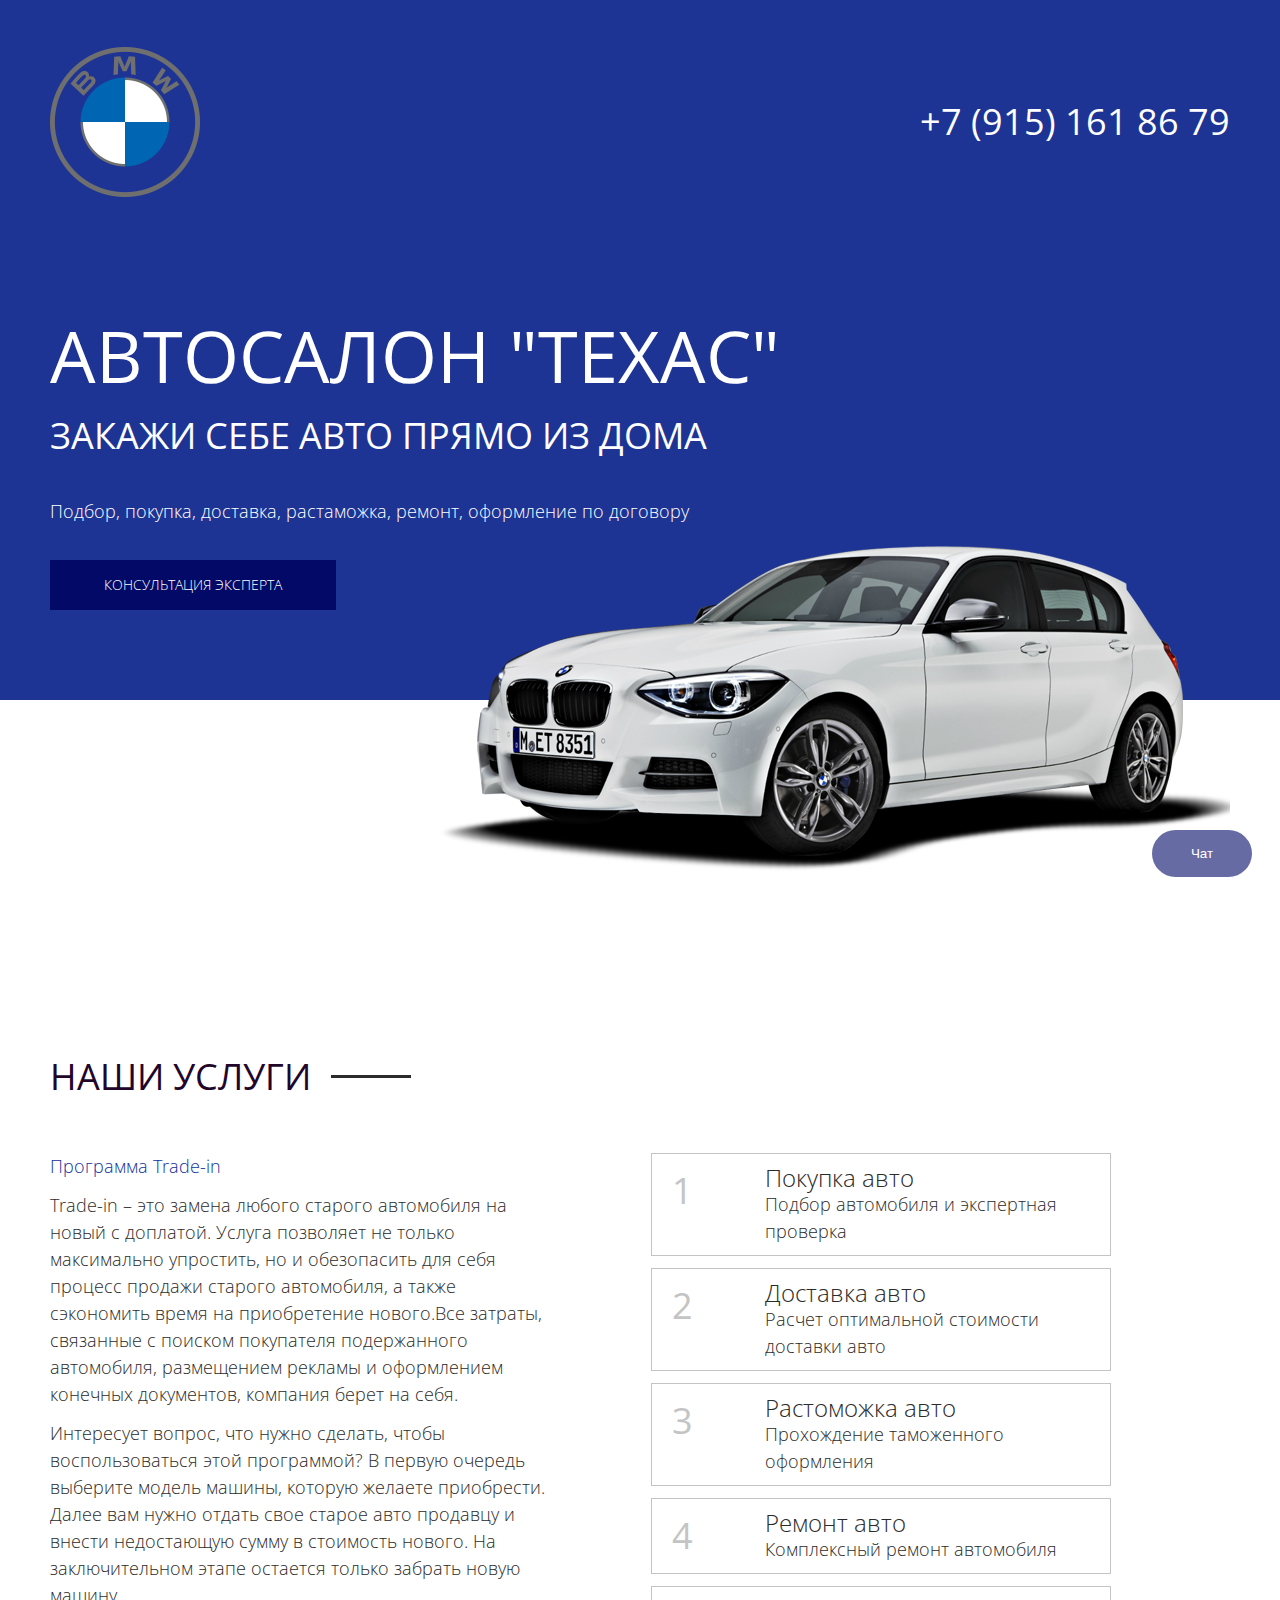
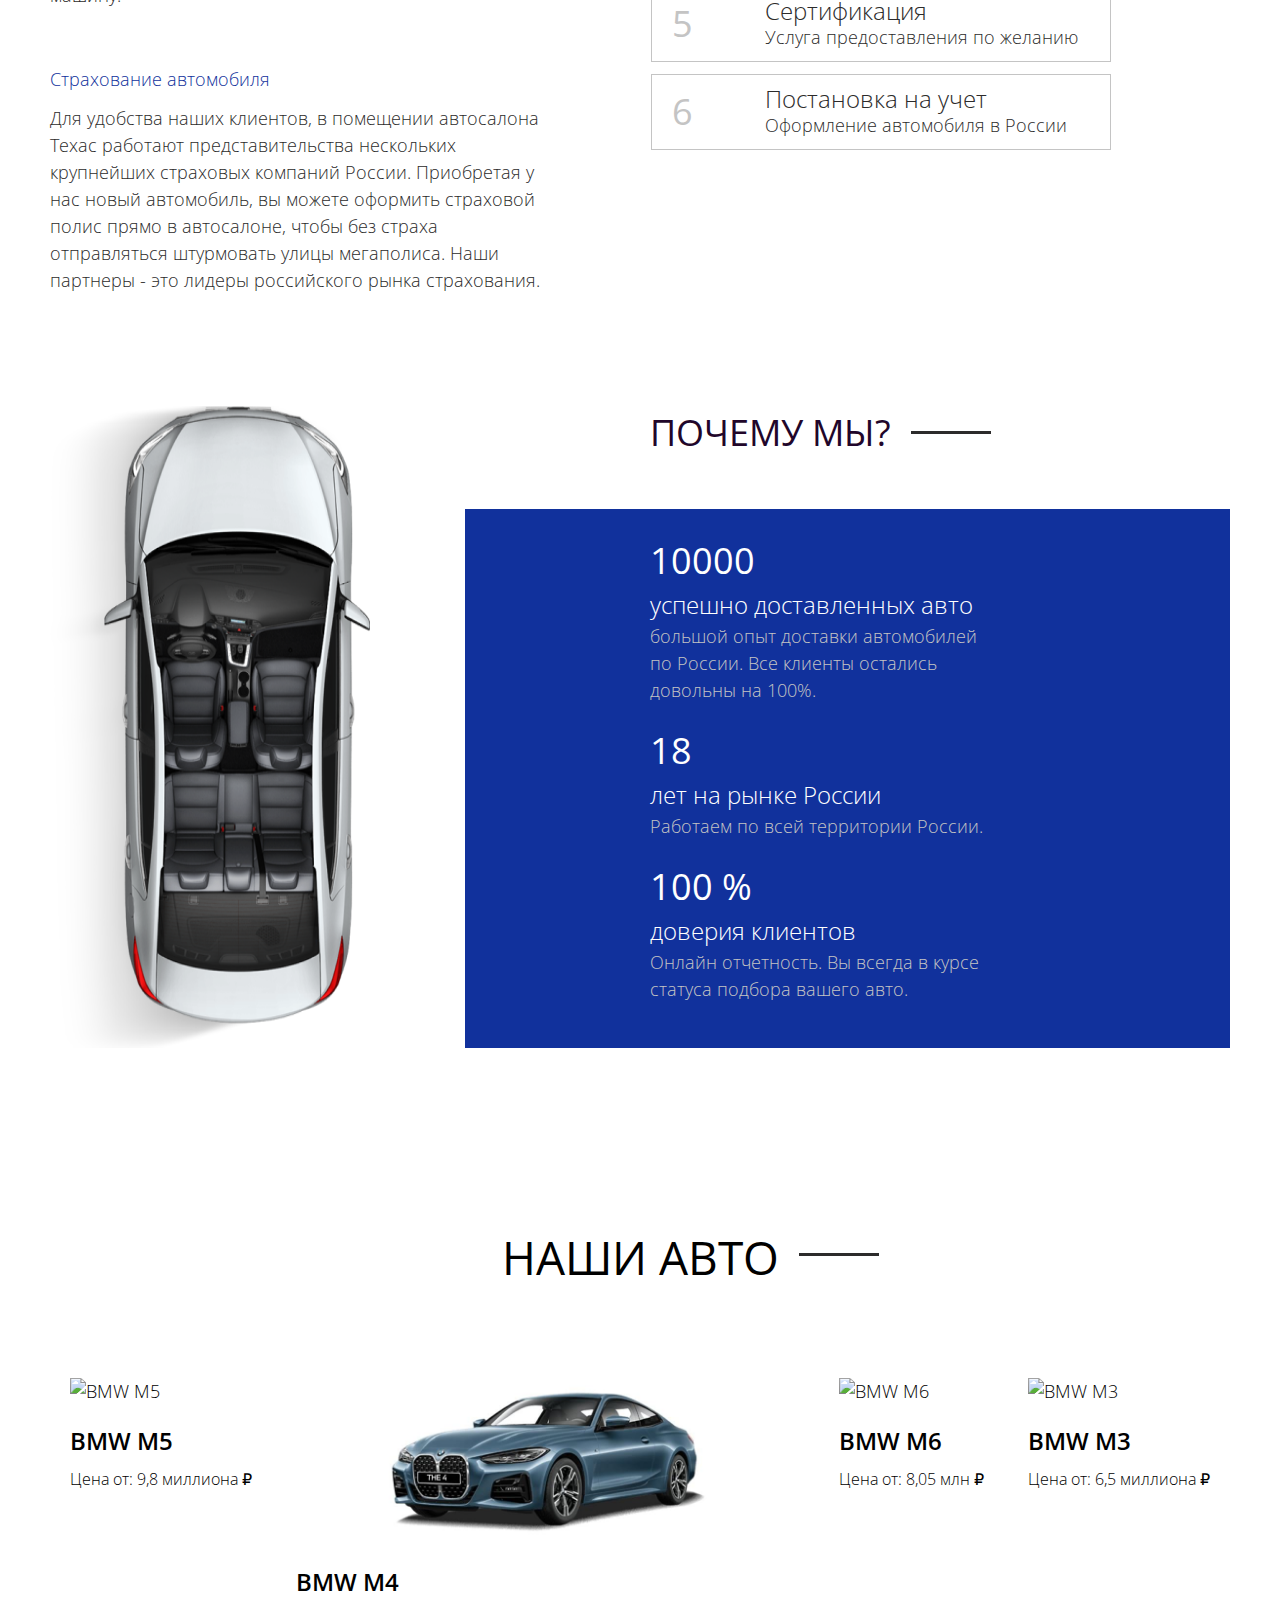
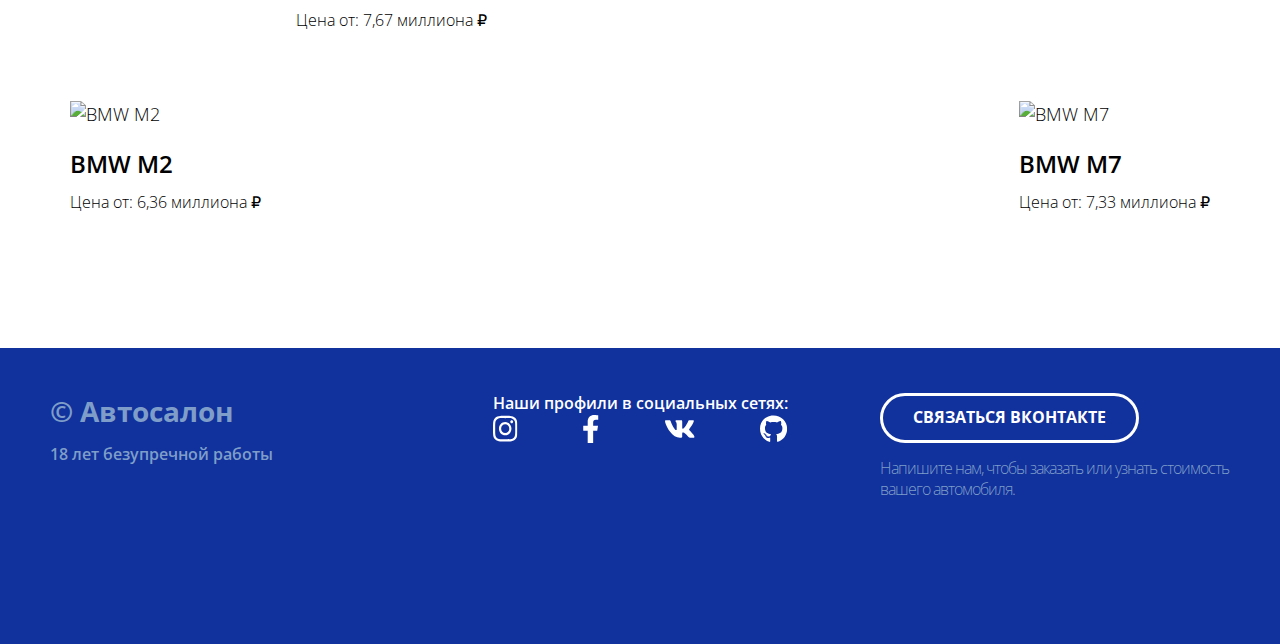
==== index.html @ 6c7c0e27 "куз" ====
<!DOCTYPE html>
<html lang="ru">
<head>
  <meta charset="UTF-8">
  <meta name="viewport" content="width=device-width, initial-scale=1.0">
  <meta http-equiv="X-UA-Compatible" content="ie=edge">
  <title>Техас</title>
  <link rel="preconnect" href="https://fonts.googleapis.com">
  <link rel="preconnect" href="https://fonts.gstatic.com" crossorigin>
  <link href="https://fonts.googleapis.com/css2?family=Anton&family=Open+Sans&family=Oswald:wght@300;400&display=swap" rel="stylesheet">
  <link rel="stylesheet" href="css/reset.css">
  <link rel="stylesheet" href="css/style.css">
  <link rel="stylesheet" href="css/media.css">
  <script src="/js/chat.js"></script>
  
</head>
<body>

  <header class=" header">
    <div class="container">
      <div class="header__top">
        
          <img class="logo__img" src="./images/logo/BMW_logo_(gray).svg.png" style="width: 150px;" alt="logo">
        
        <a class="phone" href="tel:+79151618679">+7 (915) 161 86 79</a>
      </div>
      <div class="header__content">
        <h1 class="header__title">Автосалон "Техас"</h1>
        <h2 class="header__subtitle">ЗАКАЖИ СЕБЕ АВТО прямо из дома</h2>
        <p class="header__text">Подбор, покупка, доставка, растаможка, ремонт, оформление по договору</p>
        <a class="button" href="#benefits" >КОНСУЛЬТАЦИЯ ЭКСПЕРТА</a>
        <img src="/images/decor/header_car.png" alt="header_car" class="header__images">
        <!-- <a href="#shop" class="header-arrow">
          <img src="./images/decor/chevron-down.svg" alt="arrow">
      </a> -->
      </div>
    </div>
  </header>


  <!-- чат с консультантом -->
  <button class="open-button" onclick="openForm()">Чат</button>
    <div class="chat-popup" id="myForm">
      <form action="#" class="form-container">
        <h1>Чат с консультантом</h1>

        <label for="msg"></label>
        <textarea placeholder="Задайте мне свой вопрос..." name="msg" required></textarea>

        <button type="submit" class="btn">Отправить</button>
        <button type="button" class="btn cancel" onclick="closeForm()">Закрыть</button>
      </form>
    </div>



  <section class=" services">
    <div class="container">
      <h2 class="title">НАШИ УСЛУГИ</h2>
      <div class="services__inner">
        <div class="services__content">
          <div class="srvices__content-box">
              <h6 class="services__content-title">Программа Trade-in</h6>
              <div class="services__content-textbox">
                  <p class="services__content-text">Trade-in – это замена любого старого автомобиля 
                    на новый с доплатой. Услуга позволяет не только максимально упростить, но и 
                    обезопасить для себя процесс продажи старого автомобиля, а также сэкономить 
                    время на приобретение нового.Все затраты, связанные с поиском покупателя 
                    подержанного автомобиля, размещением рекламы
                     и оформлением конечных документов, компания берет на себя.</p>
                  <p class="services__content-text">Интересует вопрос, что нужно сделать, чтобы 
                    воспользоваться этой программой? В первую очередь выберите модель машины, 
                    которую желаете приобрести. Далее вам нужно отдать свое старое авто продавцу и
                     внести недостающую сумму в стоимость нового. 
                    На заключительном этапе остается только забрать новую машину.</p>
              </div>
          </div>
          <div class="srvices__content-box">
            <h6 class="services__content-title">Страхование автомобиля</h6>
            <p class="services__content-text">Для удобства наших клиентов, в помещении 
              автосалона Техас работают представительства нескольких крупнейших 
              страховых компаний России. Приобретая у нас новый автомобиль, вы можете 
              оформить страховой полис прямо в автосалоне, чтобы без страха отправляться 
              штурмовать улицы мегаполиса. Наши партнеры - это лидеры российского рынка страхования.</p>
          </div>
        </div>
        <ol class="services__list">
          <li class="services__item">
            <p class="services__item-title">Покупка авто</p>
            <p class="services__item-text">Подбор автомобиля и экспертная проверка</p>
          </li>
          <li class="services__item">
            <p class="services__item-title">Доставка авто</p>
            <p class="services__item-text">Расчет оптимальной стоимости доставки авто</p>
          </li>
          <li class="services__item">
            <p class="services__item-title">Растоможка авто</p>
            <p class="services__item-text">Прохождение таможенного оформления</p>
          </li>
          <li class="services__item">
            <p class="services__item-title">Ремонт авто</p>
            <p class="services__item-text">Комплексный ремонт автомобиля</p>
          </li>
          <li class="services__item">
            <p class="services__item-title">Сертификация</p>
            <p class="services__item-text">Услуга предоставления по желанию</p>
          </li>
          <li class="services__item">
            <p class="services__item-title">Постановка на учет</p>
            <p class="services__item-text">Оформление автомобиля в России</p>
          </li>
        </ol>
      </div>
    </div>
  </section>

  <section class="benefits" id="benefits">
    <div class="container">
      <div class="benefits__inner">
        <img class="benefits__images" src="./images/decor/desc_car.png" alt="car">
        <div class="benefits__content">
          <h2 class="title benefits__title">ПОЧЕМУ МЫ?</h2>
          <ul class="benefits__list">
            <li class="benefits__item">
              <p class="benefits__item-num">10000</p>
              <p class="benefits__item-title">успешно доставленных авто</p>
              <p class="benefits__item-text">большой опыт доставки автомобилей по России. Все клиенты остались довольны на 100%.</p>
            </li>
            <li class="benefits__item">
              <p class="benefits__item-num">18</p>
              <p class="benefits__item-title">лет на рынке России</p>
              <p class="benefits__item-text">Работаем по всей территории России.</p>
            </li>
            <li class="benefits__item">
              <p class="benefits__item-num">100 %</p>
              <p class="benefits__item-title">доверия клиентов</p>
              <p class="benefits__item-text">Онлайн отчетность. Вы всегда в курсе статуса подбора вашего авто.</p>
            </li>
          </ul>
        </div>
      </div>
    </div>
  </section> 

  <section class=" shop" id="shop" >
    
        <div class="container">
            <h2 class="title shop__header">Наши авто</h2>

            <div class="shop__cards-wrapper">
                <!-- Card1 -->
                <div class="card">
                    <a href="M5.html" class="card-link">
                        <img class="card-img" src="/images/Car/bmw-5-sedan-34.jpg" alt="BMW M5">
                        <h3 class="card-title">BMW M5</h3>
                        <p>Цена от: 9,8 миллиона &#8381;</p>
                </a>
                </div>
                <!-- //Card1 -->

                <!-- Card2 -->
                <div class="card">
                    <a href="M4.html" class="card-link">
                        <img class="card-img" src="/images/car/bmw-4-coupe-34.jpg" alt="BMW M4">
                        <h3 class="card-title">BMW M4</h3>
                        <p>Цена от: 7,67 миллиона &#8381;</p>
                </a>
                </div>
                <!-- //Card2 -->
                <!-- Card3 -->
                <div class="card">
                    <a href="M6.html" class="card-link">
                        <img class="card-img" src="/images/Car/bmw-6-gt-34.jpg" alt="BMW M6">
                        <h3 class="card-title">BMW M6</h3>
                        <p>Цена от: 8,05 млн &#8381;</p>
                </a>
                </div>
                <!-- //Card3 -->

                <!-- Card4 -->
                <div class="card">
                    <a href="M3.html" class="card-link">
                        <img class="card-img" src="/images/Car/imgonline-com-ua-Resize-cURSkdspnWDvatpX.jpg" alt="BMW M3">
                        <h3 class="card-title">BMW M3</h3>
                        <p>Цена от: 6,5 миллиона &#8381;</p>
                </a>
                </div>
                <!-- //Card4 -->

                <!-- Card5 -->
                <div class="card">
                  <a href="M2.html" class="card-link">
                      <img class="card-img" src="/images/Car/BMW2.jpg" alt="BMW M2">
                      <h3 class="card-title">BMW M2</h3>
                      <p>Цена от: 6,36 миллиона &#8381;</p>
              </a>
              </div>
                <!-- //Card5 -->


                <!-- Card6 -->
              <div class="card">
                <a href="M7.html" class="card-link">
                    <img class="card-img" src="/images/Car/bmw-7-34.jpg" alt="BMW M7">
                    <h3 class="card-title">BMW M7</h3>
                    <p>Цена от: 7,33 миллиона &#8381;</p>
              </a>
            </div>
            <!-- //Card6 -->
            </div>
        </div>
    
</section>

 

  <footer class="">
    <div class="container">
        <div class="footer-row">
            <div class="footer-copyright">
                <div class="footer-copyright-name">
                  © Автосалон
                </div>
                  <p> 18 лет безупречной работы</p>
                
            </div>

            <div class="footer-icons">
                <p>Наши профили в социальных сетях:</p>
                <div class="footer-icons-row">
                    <a href="https://www.instagram.com/nekiynekit_/">
                         <img src="./images/icons/instagram.svg" alt="">
                    </a>

                    <a href="#">
                        <img src="./images/icons/faceboo.svg" alt="">
                   </a>

                    <a href="https://vk.com/nekiynikets">
                        <img src="./images/icons/vk-brands.svg" alt="">
                    </a>

                    <a href="https://github.com/Nikita535">
                        <img src="./images/icons/github.svg" alt="">
                    </a>

                    
                </div>
            </div>

            <div class="footer-contacts">
                <a href="https://vk.me/nekiynikets" class="footer-button-vk">
                Связаться Вконтакте
                 </a>
                <p>Напишите нам, чтобы заказать или узнать стоимость вашего автомобиля.</p>
            </div>


        </div>
    </div>
</footer>
  
</body>
</html>
---- css/style.css ----
*,
*::after,*::before{
    box-sizing: border-box;
    /* учитывает отступы */
}

.none{
    display: none;
}

img{
    max-width: 100%;
}

body{
    font-size: 18px;
    line-height: 27px;
    font-weight: 300;
    color:#2c2b2b;
    font-family: 'Open Sans', sans-serif;
    /* подключение шрифта */
}

html{
    scroll-behavior:smooth;/*плавная прокрутка*/
}

a{
    text-decoration: none;
    /* отключение подчеркивания у ссылок */
    color:inherit;
    /* цвет наследуется у родителя (белый) */
    display: inline-block;
}

.container{
    max-width: 1200px;
    /* максимум 1200,но на меньшем устройстве сколько влезет */
    margin-left: auto;
    margin-right: auto;
    /* выравнивание по центру */
    padding-left: 10px;
    padding-right: 10px;
    /* внутренние отступы */
}

.header{
    background-image: url("../images/decor/header_bg.jpg");
    /* фоновая картинка хедера */
    background-repeat: no-repeat;
    /* чтобы картинка не повторялась */
    background-size: cover;
    /* растягивание картинки */
    background-position: top center;
    /* выравнивание фона */
    min-height: 700px;
    /* чтобы картинка фона не вылезала за блок */
    color:#fff;
    /* белый цвет для всего хедера */
}

.header__top{
    padding: 47px 0 45px;
    display: flex;
    justify-content: space-between;
    align-items: center;
}

.phone{
    font-weight: 400;
    font-size: 36px;
    line-height: 54px;
}

.header__content{
    position: relative;
}

.header__title{
    padding-top: 60px;
    font-size: 72px;
    font-weight: 400;
    line-height: 107px;
    text-transform: uppercase;
}

.header-arrow{
    position: absolute;

    width: 48px;
    height: 48px;
    bottom: 0px;
    left:25%;
}

.header__subtitle{
    font-size: 36px;
    line-height: 54px;
    font-weight: 400;
    margin-bottom: 30px;
    text-transform: uppercase;
}

.header__text{
    margin-bottom: 30px;
    font-size: 18px;
    line-height: 37px;
}

/* Анимация кнопки при наведении */
.button:hover{
    color:#5A0D67;
    background-color:#fff;
}
/* кнопка */
.button{
    font-size: 14px;
    line-height: 21px;
    text-transform: uppercase;
    padding: 14px 54px 15px;
    background-color: #020966;
    transition: all.5s;
}


.header__images{
    position: absolute;
    right:0;
    bottom:-300px;
}


.services{
    padding-top: 350px;
}

.title{
    color:#21062A;
    font-weight: normal;
    font-size: 36px;
    line-height: 53px;
    text-transform: uppercase;
    margin-bottom: 50px;

    position: relative;
}

/* для линий около заголовков */
.title::after{
    content:'';
    width: 80px;
    height: 3px;
    background-color:#2c2b2b;
    position: absolute;
    top:25px;
    margin-left: 20px;
}

.services__inner{
    display:flex;
    margin-bottom: 100px;
}

.services__content{
    width: 505px;
    margin-right: 96px;
}


.services__content-textbox{
    margin-bottom: 57px;
}
.services__content-title{
    color:#11319c;
    font-size: 18px;
    line-height: 27px;
    font-weight: 300;
    margin-bottom: 12px;
}

.services__content-text{
    margin-bottom: 12px;
}

.buttom-dec{
    margin-top: 50px;
    color:#fff;
    
}

.button-dec:hover{
    color:#11319c
}

.services__list{
    list-style:none;
    counter-reset: my-counter;

}

.services__item{
    counter-increment: my-counter;
    border:1px solid #c4c4c4;
    margin-bottom: 12px;
    width: 460px;
    padding-top: 10px;
    padding-right: 15px;
    padding-bottom: 10px;
    padding-left: 113px;
    position: relative;
    transition: all.5s;
}
.services__item:hover{
    border:5px solid #11319c;
    
    cursor: pointer;
}

.services__item:hover .services__item-title{
   color:#11319c;
}

.services__item::before{
    content:counter(my-counter);
    position: absolute;
    left: 20px;
    font-size: 36px;
    line-height: 54px;
    font-weight: 400;
    color:#c4c4c4;
}

.services__item-title{
    font-size: 24px;
    font-weight: 300;
}

.benefits{
    margin-bottom: 100px;
}

.benefits__inner{
    display: flex;
 
}

.benefits__images{
    margin-right: 95px;
}


.benefits__content{
    width: 100%;
    color:#fff;
}

.benefits__title{
    padding-left: 185px;
}

.benefits__list{
    list-style:none;  
    background-color:#11319c;  
    padding: 25px 0 25px 185px;
}

.benefits__item{
    width: 350px;
    margin-bottom: 20px;
}

.benefits__item-num{
    font-weight: normal;
    font-size: 36px;
    line-height: 53px;
}

.benefits__item-title{
    font-weight: 300;
    font-size: 24px;
    line-height: 36px;
}

.benefits__item-text{
    font-weight: 300;
    font-size: 18px;
    line-height: 27px;
    color:#C4C4C4;
}




/* карточки машин */

.shop{
    padding-top: 80px;
    padding-bottom: 115px;
}



.shop__header{
    padding-bottom: 70px;
    margin: 0;
    font-weight: normal;
    font-size: 46px;
    line-height: 130%;

    text-align: center;

    color: #000000;
}

.shop__cards-wrapper{
    display:flex;
    flex-wrap: wrap;

    justify-content: space-between;
}

.card{
    margin-bottom: 30px;
    
    
     max-width: 540px; 
    

    background-color:white;

    transition: transform 0.2s ease-in;
}

.card:hover{
    transform: translateY(-15px);

}

.card-link{
    padding: 20px;

    text-decoration: none;
    display: block;

    color:black;

    transition: color 0.2s ease-in;
}

.card-link:hover{
    color:rgb(39,91,236);
}

.card:last-child,.card:nth-last-child(2){
    margin-bottom: 0;
}



.card-img{
    margin-bottom: 20px;
}



.card-title{
    margin: 0;
    margin-bottom: 13px;

    font-weight: 600;
    font-size: 24px;
    line-height: 130%;

   
}

.card p{
    margin: 0;
    font-size: 16px;
    line-height: 130%;
    
    
}

/* footer */

footer{
    background: #11319c;
    color:white;

    padding-top: 45px;
    padding-bottom: 129px;
}


.footer-row{
    display: flex;
    flex-direction: row;

    justify-content: space-between;
}

.footer-copyright{
    color:#7E9EC9;
    line-height: 1.3;
    max-width: 350px;
    flex-grow: 1;
}

.footer-copyright-name{

    font-weight: bold;
    font-size: 28px;
    line-height: 1.3;

    margin-bottom: 15px;

}

.footer-copyright p{

    margin: 0;
    margin-bottom: 15px;

    font-weight: 600;
    font-size: 16px;
    line-height: 1.3;
}

.footer-icons{
    max-width: 350px;
    
}


.footer-icons p{
    font-weight: 600;
    font-size: 16px;
    line-height: 130%;
}


.footer-icons-row{
    display: flex;
    flex-direction: row;

    align-items:center;
    justify-content: space-between;
}

.footer-contacts{
    max-width: 350px;
    flex-grow: 1;
}

.footer-contacts p{
    margin: 15px 0;

    font-size: 16px;
    line-height: 130%;

    color: #7E9EC9;

    letter-spacing: -1px;
}

.footer-button-vk{
    display: inline-block;

    border: 3px solid #FFFFFF;
    border-radius: 50px;

    height: 50px;
    color:white;

    padding-left: 30px;
    padding-right: 30px;
    padding-top: 11px;

    font-weight: bold;
    font-size: 16px;
    line-height: 130%;

    text-transform: uppercase;

    text-decoration: none;

    transition: all 0.2s ease-in;
}


.footer-button-vk:hover{
    background-color:white;
    color:#11319c;



}


/* car */

.project{
    padding-bottom: 36px;
    padding-top: 80px;
    color: #000000;
}

.project__title{
    color:#21062A;
    font-weight: normal;
    font-size: 36px;
    line-height: 53px;
    text-transform: uppercase;
    margin-bottom: 50px;

    position: relative;
}



.project-img{
    margin-bottom: 70px;
   text-align: center;
}

.project__inner{
    display:flex;
    margin-bottom: 100px;
}

.project__content{
    width: 505px;
    margin-right: 96px;
}


.project__content-textbox{
    margin-bottom: 57px;
}
.project__content-title{
    color:#11319c;
    font-size: 18px;
    line-height: 27px;
    font-weight: 300;
    margin-bottom: 12px;
}

.project__content-text{
    margin-bottom: 12px;
}

.button_back{
    text-align: center;
}

.project-button-back{
    

    border: 3px solid #275BEC;
    border-radius: 50px;

    height: 60px;
    color:#275BEC;


    padding-left: 30px;
    padding-right: 30px;
    padding-top: 18px;

    font-weight: bold;
    font-size: 16px;
    line-height: 130%;

    text-transform: uppercase;

    text-decoration: none;

    transition: all 0.2s ease-in;
}

.project-button-back:hover{

    background-color:#275BEC;
    color:white;

}



.transparent {
    position: relative;
    max-width: 400px;
    max-height: 500px;
    padding: 60px 50px;
    margin: 0 auto;
    background-color:#11319c;
    background-size: cover;
    border-radius:30px;
 }
 
 .form-inner {
    position: relative;
 }
 .form-inner h3 {
    position: relative;
    margin-top: 0;
    color: white;
    font-family: 'Roboto', sans-serif;
    font-weight: 300;
    font-size: 26px;
    text-transform: uppercase;
 }

 .form-inner label {
    display: block;
    padding-left: 15px;
    font-family: 'Roboto', sans-serif;
    color: rgba(255, 255, 255, .6);
    text-transform: uppercase;
    font-size: 14px;
 }
 .form-inner input {
    display: block;
    width: 100%;
    padding: 0 15px;
    margin: 10px 0 15px;
    border-width: 0;
    line-height: 40px;
    border-radius: 20px;
    color: white;
    background: rgba(255, 255, 255, .2);
    font-family: 'Roboto', sans-serif;
 }
 .form-inner input[type="checkbox"] {
    position: absolute;
    opacity: 0;
 }
 #custom-checkbox+label {
    position: relative;
    margin: 20px 0;
    text-transform: none;
    cursor: pointer;
 }
 #custom-checkbox+label:before {
    content: "";
    display: inline-block;
    width: 20px;
    height: 20px;
    margin-right: 10px;
    vertical-align: text-top;
    background: white;
 }
 #custom-checkbox:checked+label:before {
    background: #1762EE;
 }
 #custom-checkbox:checked+label:after {
    content: "";
    position: absolute;
    width: 2px;
    height: 2px;
    left: 20px;
    top: 14px;
    background: white;
    box-shadow: 2px 0 0 white, 4px 0 0 white, 4px -2px 0 white, 4px -4px 0 white, 4px -6px 0 white, 4px -8px 0 white;
    transform: rotate(45deg);
 }
 


 /* кнопка открытия чата*/
.open-button {
    background-color: #020966;
    color: white;
    padding: 16px 20px;
    border: none;
    cursor: pointer;
    opacity: 0.6;
    position: fixed;
    bottom: 23px;
    right: 28px;
    width: 100px;
    z-index: 1;
    border-radius:25px;
  }
  
  /* Всплывающий чат - скрыт по умолчанию */
  .chat-popup {
    display: none;
    position: fixed;
    bottom: 0;
    right: 15px;
    border: 3px solid #f1f1f1;
    z-index: 9;
  }
  
  /* Добавление стилей в контейнер формы */
  .form-container {
    max-width: 300px;
    padding: 10px;
    background-color: white;
  }
  
  /* Полноразмерная текстовая область */
  .form-container textarea {
    width: 100%;
    padding: 15px;
    margin: 5px 0 22px 0;
    border: none;
    background: #f1f1f1;
    resize: none;
    min-height: 200px;
    border-radius:25px;
  }
  
 
  .form-container textarea:focus {
    background-color: #ddd;
    outline: none;
  }
  

  .form-container .btn {
    background-color: #4CAF50;
    color: white;
    padding: 16px 20px;
    border: none;
    cursor: pointer;
    width: 100%;
    margin-bottom:10px;
    opacity: 0.8;
    border-radius:25px;
  }
  
  /* Добавьте красный цвет фона к кнопке отмена */
  .form-container .cancel {
    background-color: blue;
  }
  
  /* Добавьте некоторые эффекты наведения на кнопки */
  .form-container .btn:hover, .open-button:hover {
    opacity: 1;
  }
  


  .sec{
    display: flex;
    justify-content: center;
    
  }
  
   .button__submit, .tick {
    display: flex;
    justify-content: center;
    align-items: center;
    font-family: sans-serif;
  }
  
  
  
  .button__submit {
    width: 240px;
    height: 80px;
    background: #11319c;
    border-radius: 6px;
    transition: all .3s cubic-bezier(0.67, 0.17, 0.40, 0.83);
  }
  
  .button__submit svg {
    transform: rotate(180deg);
    transition: all .5s;
  }
  
  .button__circle {
    width: 90px;
    height: 80px;
    background: mediumseagreen;
    border-radius: 50%;
    transform: rotate(-180deg);
    
  }
  
  .button__submit:hover {
    cursor: pointer;
  }
  
  .tick {
    color: white;
    font-size: 2em;
    transition: all .9s;
  }
---- css/media.css ----
/* Для экранов с шириной до 1140 */
@media(max-width: 1140px){
    
    

    .card{
        width: calc(50% - 15px);
    }

    footer{
        padding-top: 40px;
        padding-bottom: 60px;
    }

    .footer-row{
        flex-direction: column-reverse;
        align-items:center;
        
        text-align: center;
    }

    .footer-icons-row>a{
        margin-bottom: 40px;
    }

    .title::after{
        content:'';
        width: 0px;
    }

}
@media(max-width:1024px){

    .project__content{
        width: 100%;
        margin-right: 0;
    }

    .project__title{
        margin-bottom: 15px;
    }

    .header__images{
        width: 80%;
        position: static;
    }

    .services{
        padding-top: 41px;
    }

    .services__inner{
        flex-wrap: wrap-reverse;
        margin-bottom: 25px;
    }

    .project{
        padding-top: 41px;
    }

    .project__title{
        font-size: 25px;
    }

    .transparent{
        width: 100%;
        margin-top: 50px;
    }

    .project__inner{
        flex-wrap: wrap;
        margin-bottom: 25px;
    }
    .services__list{
        margin-bottom: 30px;
        width: 100%;
    }

    .services__item{
        width: 100%;
    }

    .services__content{
        width: 100%;
        margin-right: 0;
    }

    .title{
    margin-bottom: 13px;
    }

    .body{
        font-size: 16px;
        line-height: 22px;
    }

    .services__item::before{
        top:22px;
    }

    .benefits__images{
        display: none;
    }
}




@media(max-width:900px){
    .phone{
        font-size: 24px;
        line-height: 36px;
    }

    .header__title{
        font-size: 54px;
        line-height: 74px;
    }

    .header__subtitle{
        font-size: 24px;
        line-height: 36px;
        margin-bottom: 20px;
    }

    .header__text{
        font-size: 14px;
        line-height: 20px;
    }
}


@media(max-width:768px){
    .benefits__inner{
        text-align: center;
    }
    .benefits__list{
        padding:25px 15px;
    }

    .benefits__item{
        width: 100%;
    }
    .benefits__title{
        padding-left: 0;
    }
}

@media(max-width:600px){
    .header__content{
        padding-top: 0;
        text-align:center;
    }

    .header__title{
        padding-top: 0;
    }

    .button{
        margin-bottom: 10px;
    }
    
}

@media(max-width:520px){


    .header__top{
        flex-wrap:wrap;
        justify-content: center;
        text-align: center;
    }

    .logo{
        margin-bottom: 20px;
        width: 100px;
    }

    .services__item{
        padding-left: 60px;
    }

    .services__item::before{
        left: 11px;
       
    }

    .form-inner h3{
        font-size: 20px;
    }

    .button__submit{
        font-size: 10px;
    }
}



/*до 760px */
@media(max-width: 760px){


    .header__title{
        font-size: 36px;
        line-height: 60px;
    }
    .phone{
        font-size: 24px;
        line-height: 36px;
    }

    

    .header__subtitle{
        font-size: 24px;
        line-height: 36px;
        margin-bottom: 20px;
    }

    .shop{
        padding-top: 20px;
        padding-bottom: 60px;
    }

    .shop__header{
        font-size: 32px;
        padding-bottom: 30px;
    }

    .card{
        max-width: 530px;
        width: 100%;
    }

    .shop__cards-wrapper{
        justify-self: center;
    }


    .card-link{
        padding: 15px;
    }

    .card:nth-last-child(2){
        margin-bottom: 30px;
    }

    .card-img{
        margin-bottom: 10px;
    }

    .card-title{
        font-size: 18px;
        margin-bottom: 10px;
    }

    .card p{
        font-size: 14px;
    }


    .footer-copyright-name{
        font-size: 18px;
       margin-top: 30px;
    }

    .footer-copyright p{
        font-size: 14px;
    }

    .footer-icons p{
        font-size: 14px;
        margin-top: 50px;
    }

    .footer-contacts p{
        font-size: 14px;
        margin: 0;
        margin-top: 15px;
    }

    
}
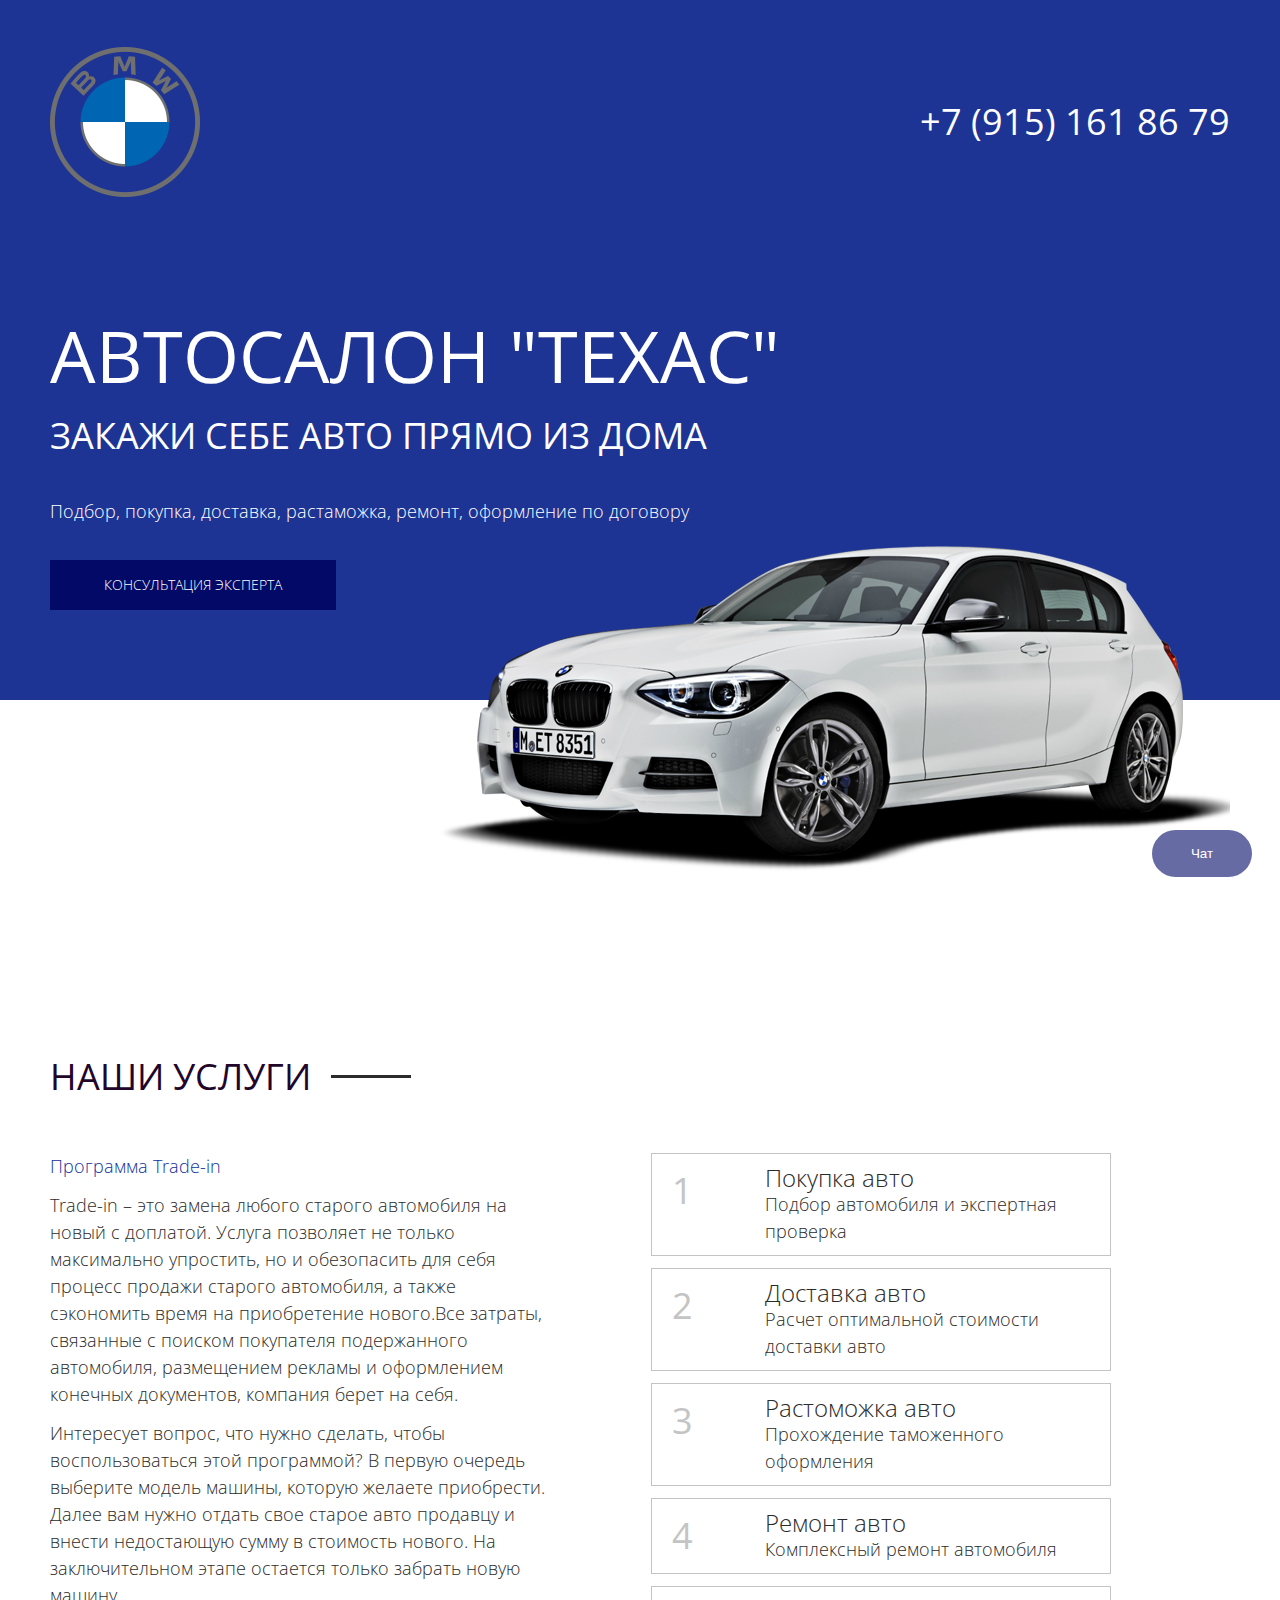
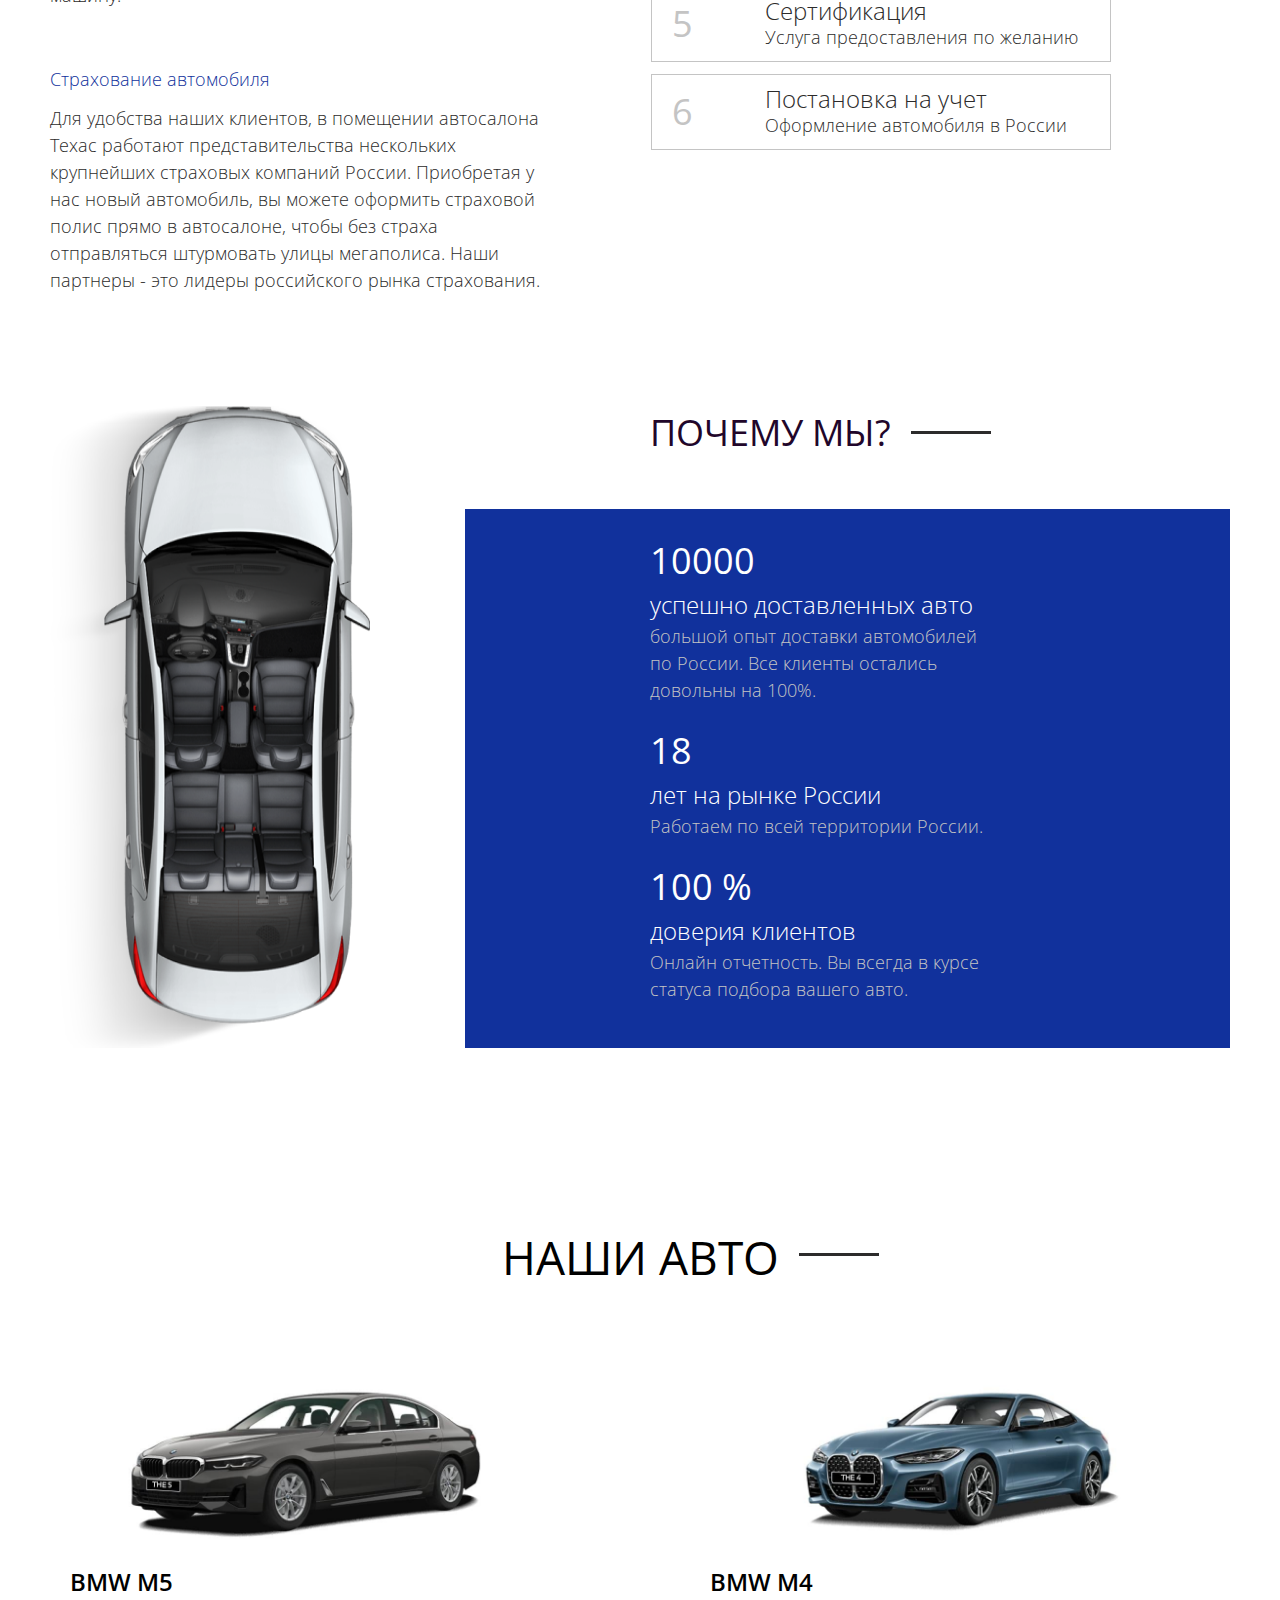
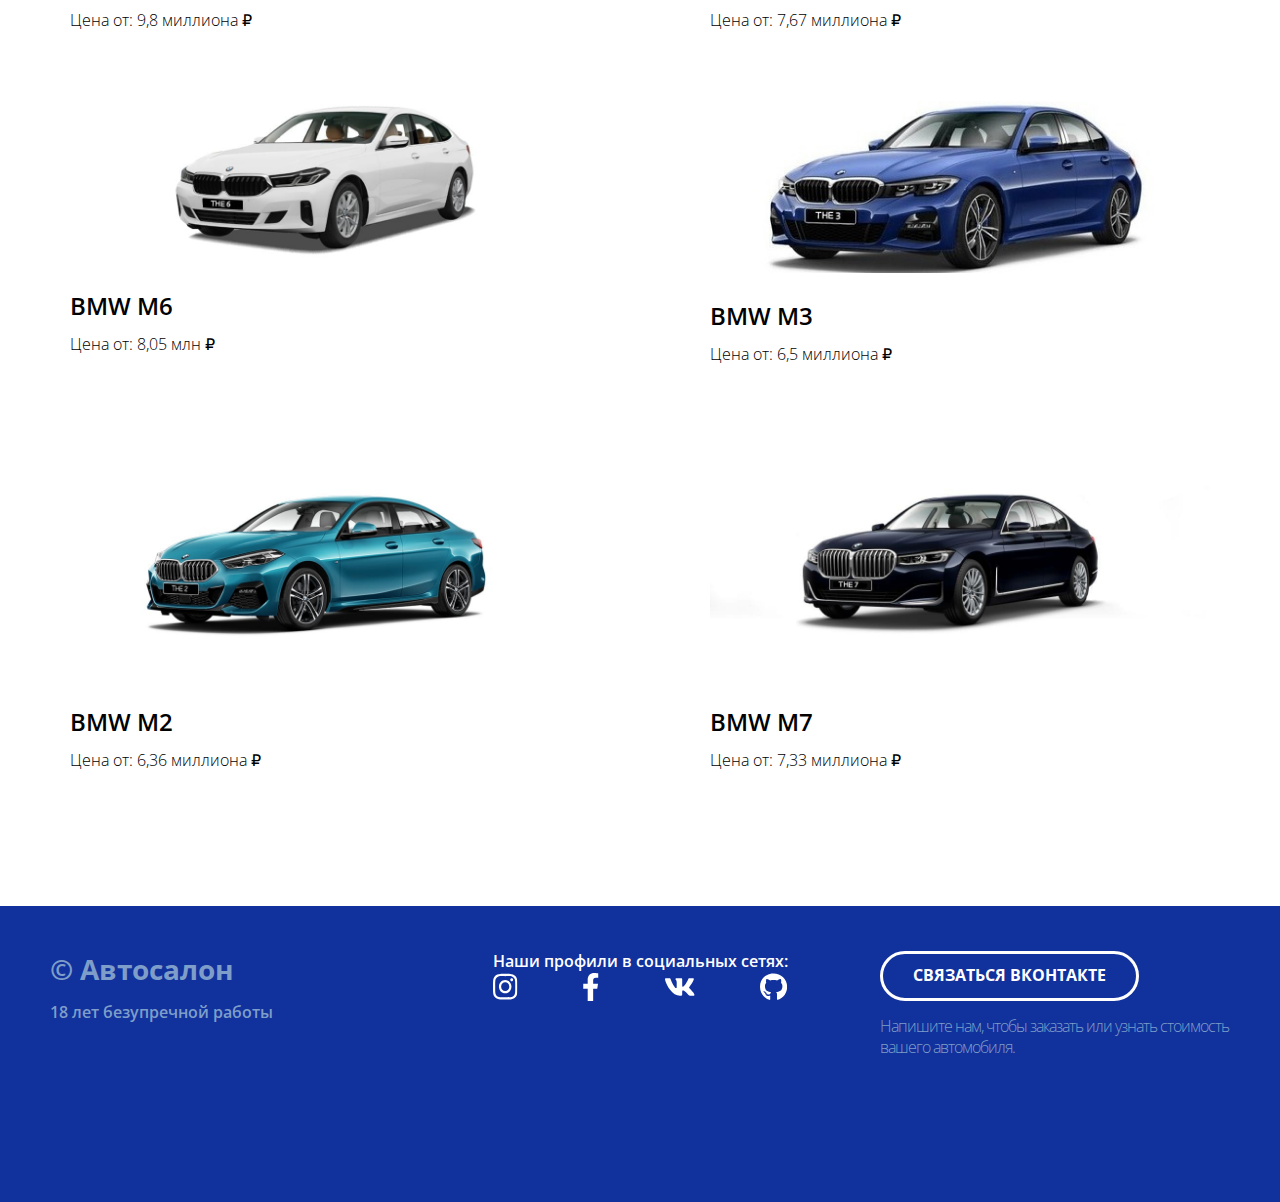
==== commit 8f4aae64: "dfgds" ====
--- a/index.html
+++ b/index.html
@@ -11,7 +11,7 @@
   <link rel="stylesheet" href="css/reset.css">
   <link rel="stylesheet" href="css/style.css">
   <link rel="stylesheet" href="css/media.css">
-  <script src="/js/chat.js"></script>
+  <script src="js/chat.js"></script>
   
 </head>
 <body>
@@ -20,7 +20,7 @@
     <div class="container">
       <div class="header__top">
         
-          <img class="logo__img" src="./images/logo/BMW_logo_(gray).svg.png" style="width: 150px;" alt="logo">
+          <img class="logo__img" src="images/logo/BMW_logo_(gray).svg.png" style="width: 150px;" alt="logo">
         
         <a class="phone" href="tel:+79151618679">+7 (915) 161 86 79</a>
       </div>
@@ -29,7 +29,7 @@
         <h2 class="header__subtitle">ЗАКАЖИ СЕБЕ АВТО прямо из дома</h2>
         <p class="header__text">Подбор, покупка, доставка, растаможка, ремонт, оформление по договору</p>
         <a class="button" href="#benefits" >КОНСУЛЬТАЦИЯ ЭКСПЕРТА</a>
-        <img src="/images/decor/header_car.png" alt="header_car" class="header__images">
+        <img src="images/decor/header_car.png" alt="header_car" class="header__images">
         <!-- <a href="#shop" class="header-arrow">
           <img src="./images/decor/chevron-down.svg" alt="arrow">
       </a> -->
@@ -151,7 +151,7 @@
                 <!-- Card1 -->
                 <div class="card">
                     <a href="M5.html" class="card-link">
-                        <img class="card-img" src="/images/Car/bmw-5-sedan-34.jpg" alt="BMW M5">
+                        <img class="card-img" src="bmw-5-sedan-34.jpg" alt="BMW M5">
                         <h3 class="card-title">BMW M5</h3>
                         <p>Цена от: 9,8 миллиона &#8381;</p>
                 </a>
@@ -161,7 +161,7 @@
                 <!-- Card2 -->
                 <div class="card">
                     <a href="M4.html" class="card-link">
-                        <img class="card-img" src="/images/car/bmw-4-coupe-34.jpg" alt="BMW M4">
+                        <img class="card-img" src="bmw-4-coupe-34.jpg" alt="BMW M4">
                         <h3 class="card-title">BMW M4</h3>
                         <p>Цена от: 7,67 миллиона &#8381;</p>
                 </a>
@@ -170,7 +170,7 @@
                 <!-- Card3 -->
                 <div class="card">
                     <a href="M6.html" class="card-link">
-                        <img class="card-img" src="/images/Car/bmw-6-gt-34.jpg" alt="BMW M6">
+                        <img class="card-img" src="bmw-6-gt-34.jpg" alt="BMW M6">
                         <h3 class="card-title">BMW M6</h3>
                         <p>Цена от: 8,05 млн &#8381;</p>
                 </a>
@@ -180,7 +180,7 @@
                 <!-- Card4 -->
                 <div class="card">
                     <a href="M3.html" class="card-link">
-                        <img class="card-img" src="/images/Car/imgonline-com-ua-Resize-cURSkdspnWDvatpX.jpg" alt="BMW M3">
+                        <img class="card-img" src="imgonline-com-ua-Resize-cURSkdspnWDvatpX.jpg" alt="BMW M3">
                         <h3 class="card-title">BMW M3</h3>
                         <p>Цена от: 6,5 миллиона &#8381;</p>
                 </a>
@@ -190,7 +190,7 @@
                 <!-- Card5 -->
                 <div class="card">
                   <a href="M2.html" class="card-link">
-                      <img class="card-img" src="/images/Car/BMW2.jpg" alt="BMW M2">
+                      <img class="card-img" src="BMW2.jpg" alt="BMW M2">
                       <h3 class="card-title">BMW M2</h3>
                       <p>Цена от: 6,36 миллиона &#8381;</p>
               </a>
@@ -201,7 +201,7 @@
                 <!-- Card6 -->
               <div class="card">
                 <a href="M7.html" class="card-link">
-                    <img class="card-img" src="/images/Car/bmw-7-34.jpg" alt="BMW M7">
+                    <img class="card-img" src="bmw-7-34.jpg" alt="BMW M7">
                     <h3 class="card-title">BMW M7</h3>
                     <p>Цена от: 7,33 миллиона &#8381;</p>
               </a>
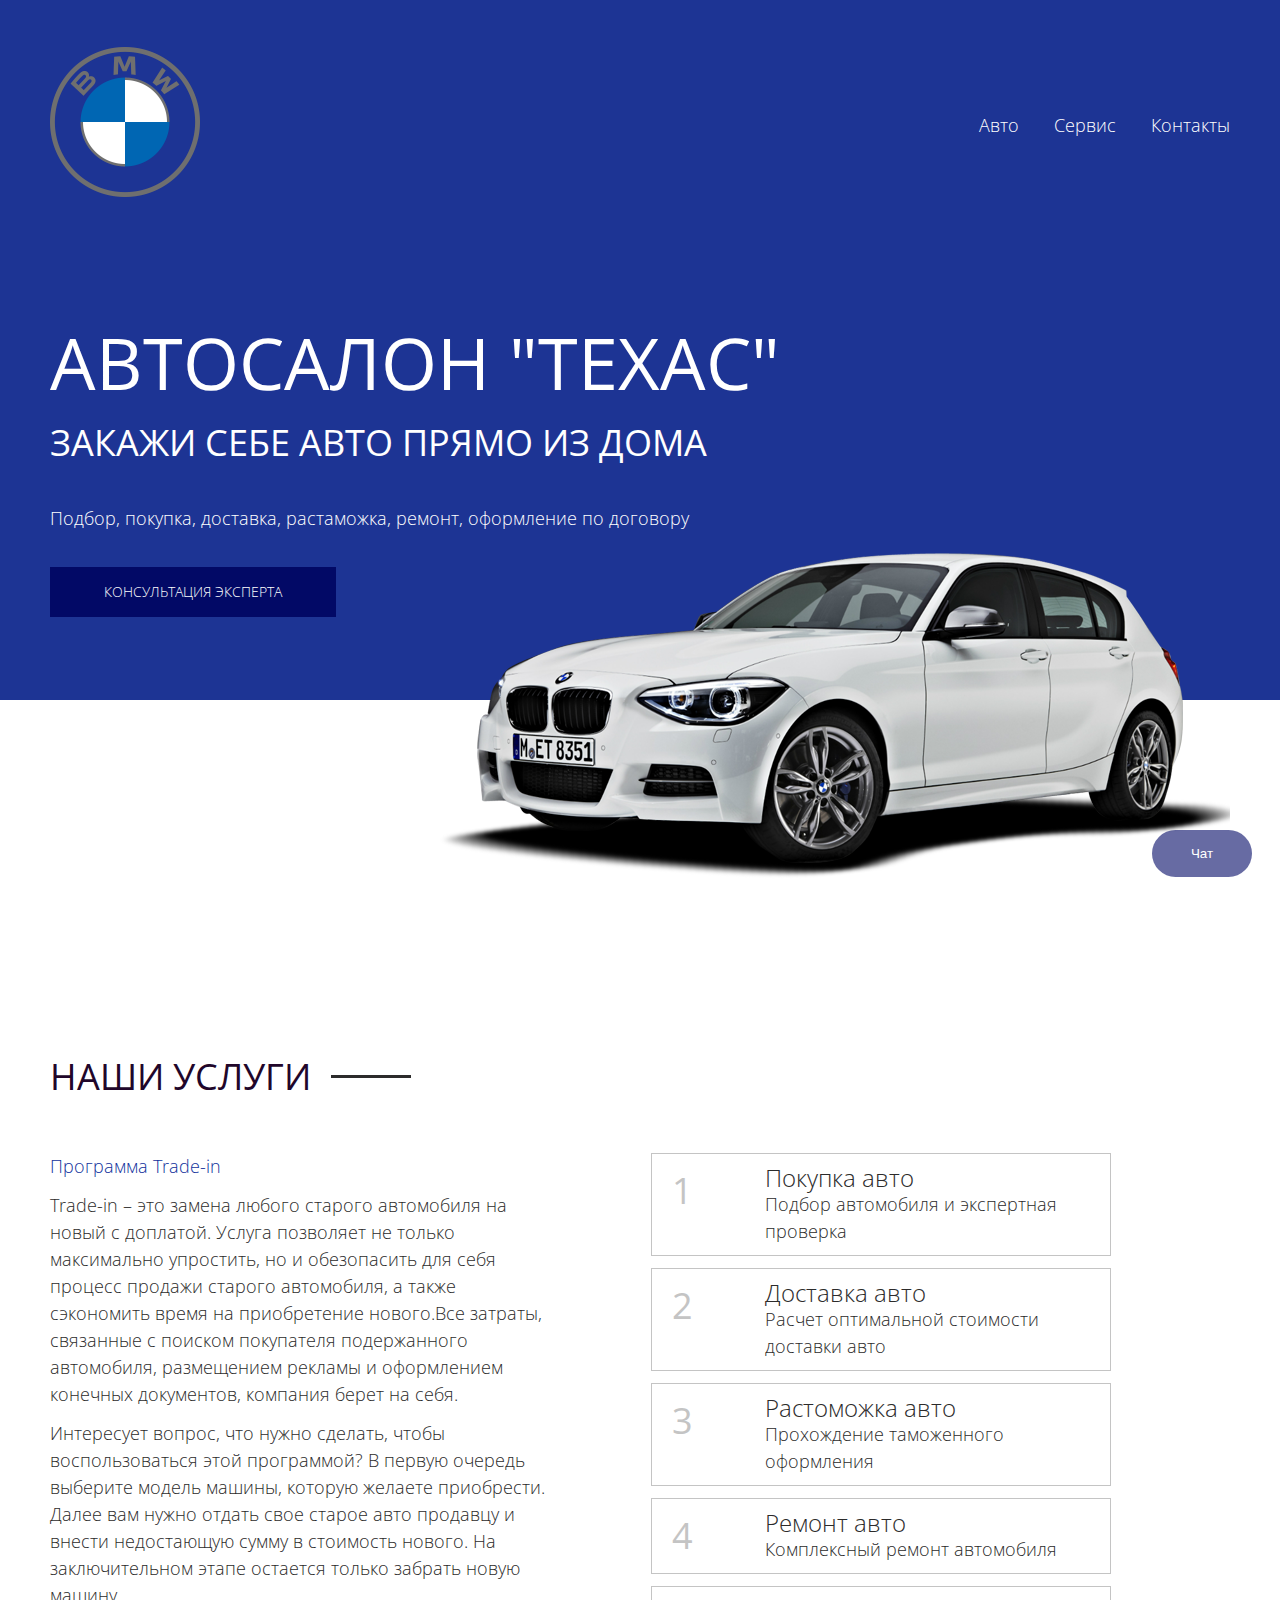
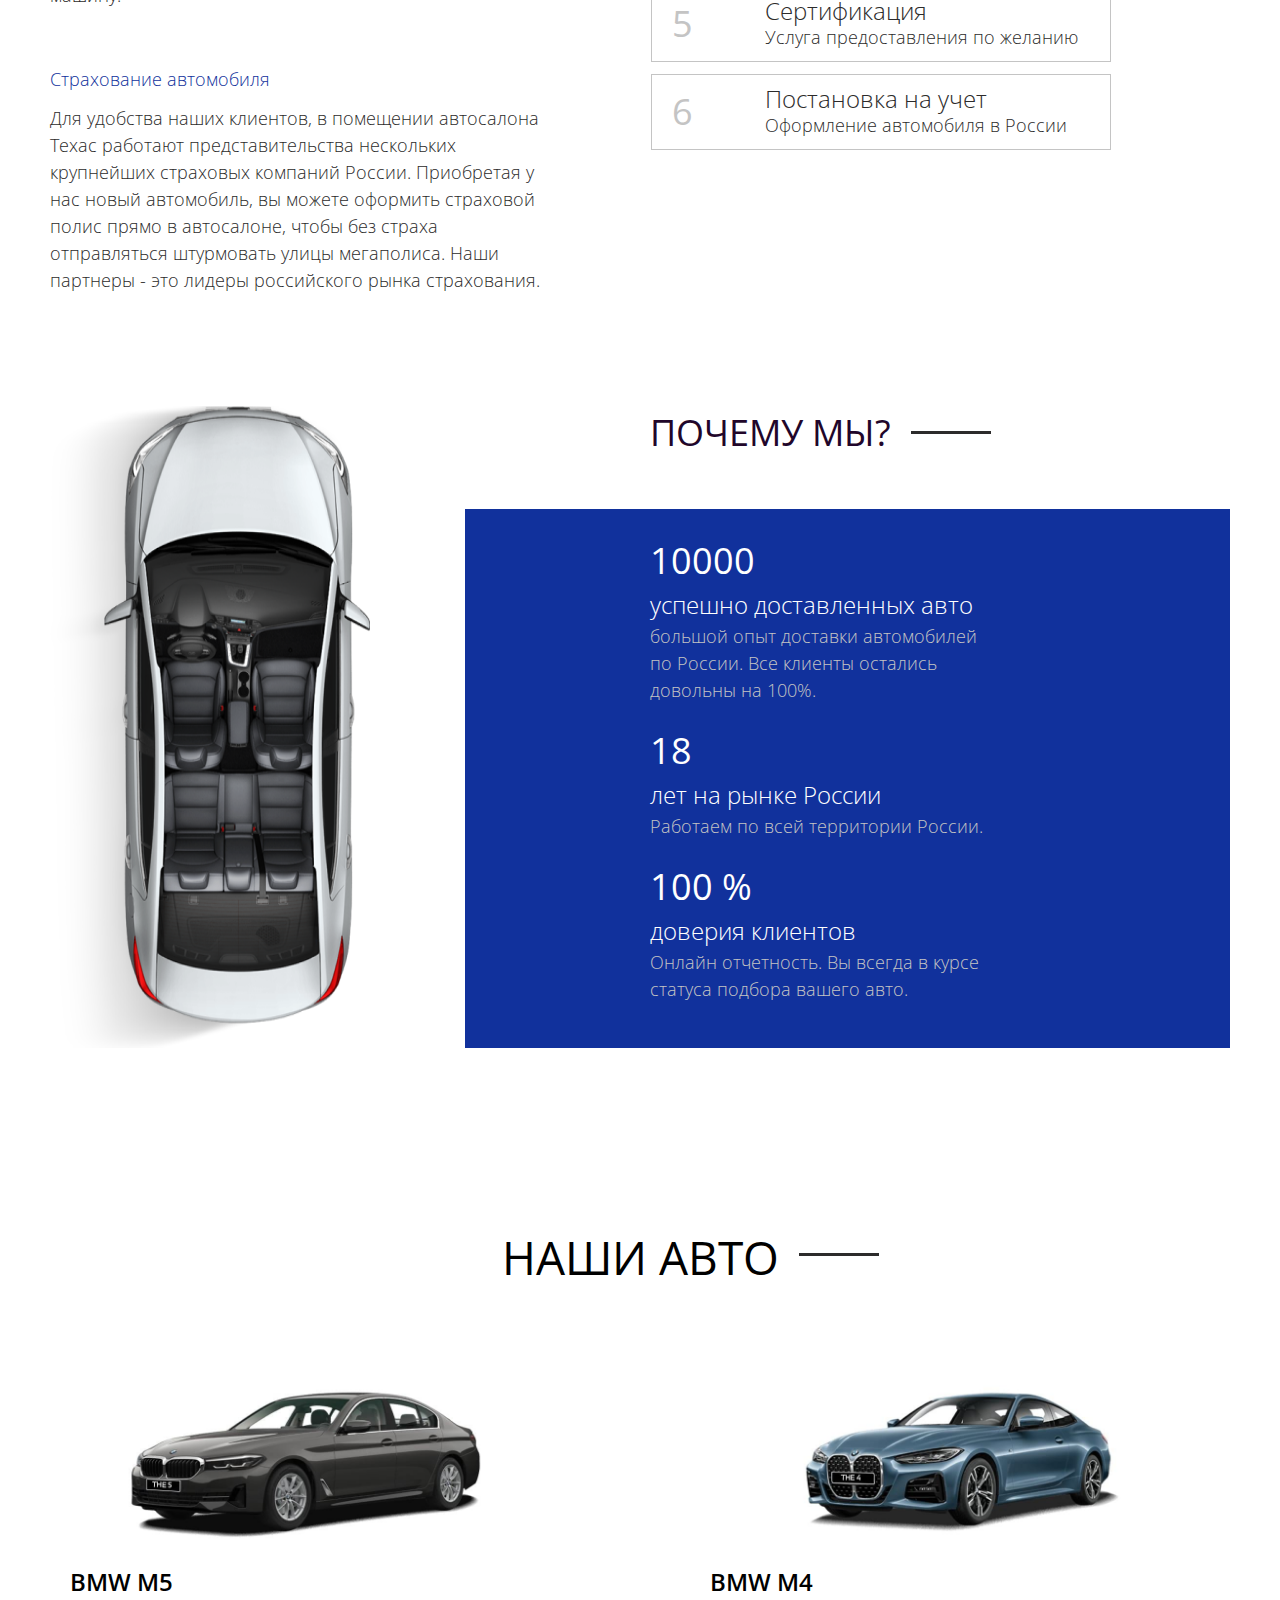
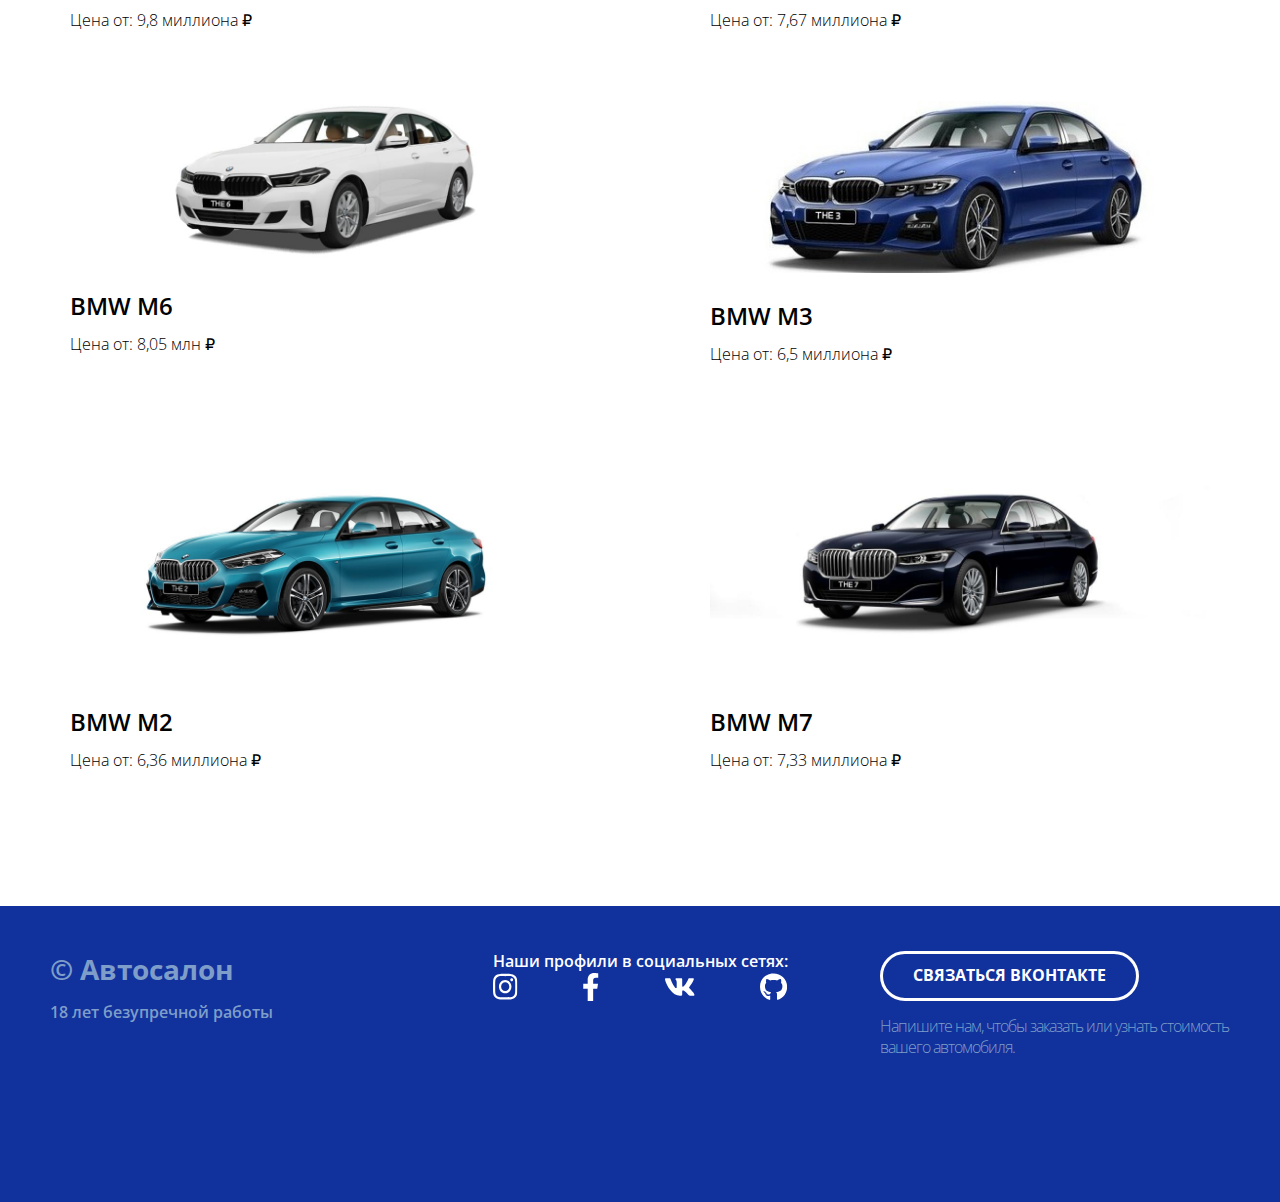
==== commit ff8c3130: "asasa" ====
--- a/index.html
+++ b/index.html
@@ -5,6 +5,7 @@
   <meta name="viewport" content="width=device-width, initial-scale=1.0">
   <meta http-equiv="X-UA-Compatible" content="ie=edge">
   <title>Техас</title>
+  <link rel="shortcut icon" href="images/logo/BMW_logo_(gray).svg.png" type="image/png">
   <link rel="preconnect" href="https://fonts.googleapis.com">
   <link rel="preconnect" href="https://fonts.gstatic.com" crossorigin>
   <link href="https://fonts.googleapis.com/css2?family=Anton&family=Open+Sans&family=Oswald:wght@300;400&display=swap" rel="stylesheet">
@@ -20,9 +21,21 @@
     <div class="container">
       <div class="header__top">
         
-          <img class="logo__img" src="images/logo/BMW_logo_(gray).svg.png" style="width: 150px;" alt="logo">
+       
+          <div class="header_logo">
+            <img class="logo__img" src="images/logo/BMW_logo_(gray).svg.png" style="width: 150px;" alt="logo">
+          </div>
+      
+          <nav class="nav" id="nav">
+            <a class="link" href="#shop">Авто</a>
+            <a class="link" href="#services">Сервис</a>
+            <a class="link" href="#Contacts">Контакты</a>
+          </nav>
+      
+          <button class="menu_" id="menu_"></button>
+     
+          
         
-        <a class="phone" href="tel:+79151618679">+7 (915) 161 86 79</a>
       </div>
       <div class="header__content">
         <h1 class="header__title">Автосалон "Техас"</h1>
@@ -36,7 +49,9 @@
       </div>
     </div>
   </header>
-
+  
+ 
+    
 
   <!-- чат с консультантом -->
   <button class="open-button" onclick="openForm()">Чат</button>
@@ -54,7 +69,7 @@
 
 
 
-  <section class=" services">
+  <section class="services" id="services">
     <div class="container">
       <h2 class="title">НАШИ УСЛУГИ</h2>
       <div class="services__inner">
@@ -214,7 +229,7 @@
 
  
 
-  <footer class="">
+  <footer class="" id="Contacts">
     <div class="container">
         <div class="footer-row">
             <div class="footer-copyright">
@@ -222,9 +237,7 @@
                   © Автосалон
                 </div>
                   <p> 18 лет безупречной работы</p>
-                
-            </div>
-
+            </div>
             <div class="footer-icons">
                 <p>Наши профили в социальных сетях:</p>
                 <div class="footer-icons-row">
@@ -243,8 +256,6 @@
                     <a href="https://github.com/Nikita535">
                         <img src="./images/icons/github.svg" alt="">
                     </a>
-
-                    
                 </div>
             </div>
 
--- a/css/style.css
+++ b/css/style.css
@@ -65,6 +65,28 @@
     justify-content: space-between;
     align-items: center;
 }
+
+a {
+    color: inherit;
+    text-decoration: none;
+  }
+  
+  button {
+    border: 0;
+    cursor: pointer;
+  }
+  
+  
+  /* отступы между ссылками меню */
+  .link {
+    margin-left: 30px;
+  }
+  
+  
+  
+  .menu_ {
+    display: none;
+  }
 
 .phone{
     font-weight: 400;
@@ -789,4 +811,56 @@
     color: white;
     font-size: 2em;
     transition: all .9s;
-  }+  }
+
+
+
+ 
+  
+  
+  
+  
+  
+  
+ 
+
+/* 
+
+  .slider-next {
+    background: black;
+    border: 1px solid black;
+    border-radius: 4px;
+    padding: 10px 20px;
+    font-size: .9rem;
+    
+}
+
+button:hover {
+    background: blue;
+}
+
+button:active {
+    background: black;
+    color: #fff;
+}
+
+
+
+.slider {
+    
+    width: 650px;
+    height: 400px;
+    margin: 20px auto;
+    overflow: hidden;
+}
+
+.slider-line {
+    width: 3250px;
+    height: 400px;
+    display: flex;
+    
+    position: relative;
+    left: 0;
+    transition: all ease 1s;
+    
+} */